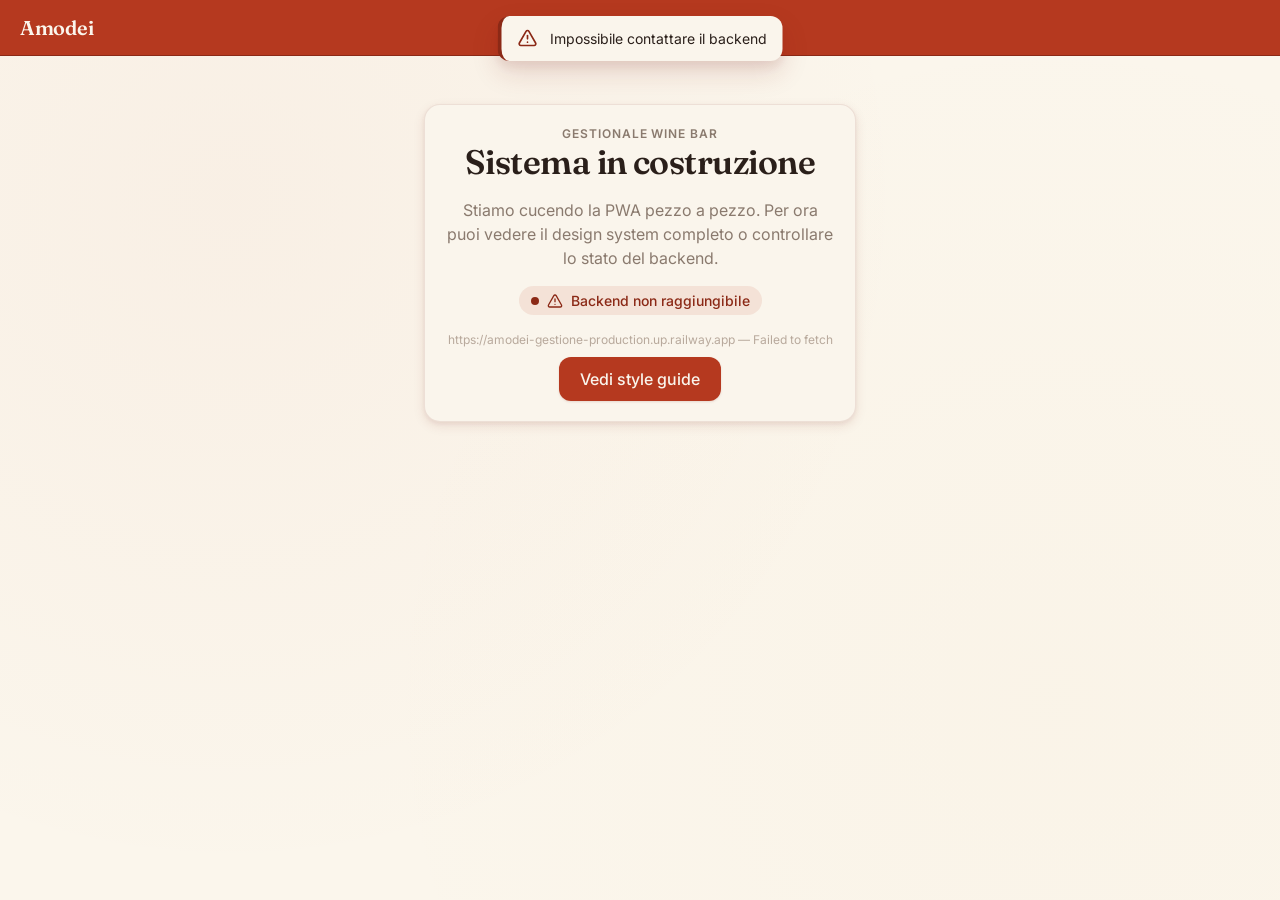
==== frontend/index.html @ 3b583411 "feat(frontend): full design system + style guide + restructured layout LAYOUT - index.html, manifest" ====
<!doctype html>
<html lang="it">
<head>
  <meta charset="utf-8" />
  <meta name="viewport" content="width=device-width, initial-scale=1, viewport-fit=cover, user-scalable=no" />
  <meta name="theme-color" content="#B5391F" />
  <meta name="color-scheme" content="light" />

  <!-- PWA / iOS -->
  <meta name="apple-mobile-web-app-capable" content="yes" />
  <meta name="apple-mobile-web-app-status-bar-style" content="black-translucent" />
  <meta name="apple-mobile-web-app-title" content="Amodei" />
  <meta name="format-detection" content="telephone=no" />

  <!--
    Backend URL configuration.
    - Local dev: leave content="" → frontend falls back to http://localhost:8000.
    - Production: set content to the Railway backend URL.
  -->
  <meta name="amodei-api-url" content="https://amodei-gestione-production.up.railway.app" />

  <title>Amodei — Gestionale Wine Bar</title>

  <link rel="manifest" href="./manifest.json" />
  <link rel="icon" type="image/png" sizes="192x192" href="./public/icons/icon-192.png" />
  <link rel="apple-touch-icon" href="./public/icons/icon-192.png" />

  <link rel="preconnect" href="https://fonts.googleapis.com" />
  <link rel="preconnect" href="https://fonts.gstatic.com" crossorigin />
  <link href="https://fonts.googleapis.com/css2?family=Fraunces:opsz,wght@9..144,400;9..144,500;9..144,600;9..144,700&family=Inter:wght@400;500;600;700&display=swap" rel="stylesheet" />

  <!-- Design system: tokens → base → layout → components -->
  <link rel="stylesheet" href="./src/css/tokens.css" />
  <link rel="stylesheet" href="./src/css/base.css" />
  <link rel="stylesheet" href="./src/css/layout.css" />
  <link rel="stylesheet" href="./src/css/components.css" />
</head>
<body>
  <div class="app-shell">
    <header class="header header--brand">
      <h1 class="header__title">Amodei</h1>
    </header>

    <main class="app-content app-content--no-nav">
      <section class="container container--narrow" style="padding-top: var(--space-48); padding-bottom: var(--space-48);">
        <div class="card card--elevated center-text stack-16">
          <p class="muted uppercase text-xs fw-600">Gestionale Wine Bar</p>
          <h2 class="font-display text-3xl" style="margin:0;">Sistema in costruzione</h2>
          <p class="muted">Stiamo cucendo la PWA pezzo a pezzo. Per ora puoi vedere il design system completo o controllare lo stato del backend.</p>
          <span id="status" class="pill" style="align-self: center;"></span>
          <p id="status-detail" class="text-xs softer font-mono" style="word-break: break-all;"></p>
          <div class="row" style="justify-content:center; margin-top: var(--space-8);">
            <a class="btn btn--primary" href="./src/style-guide.html">Vedi style guide</a>
          </div>
        </div>
      </section>
    </main>
  </div>

  <script type="module" src="./src/js/app.js"></script>
</body>
</html>
---- frontend/src/css/tokens.css ----
/* ============================================================
   Amodei Design System — Tokens
   Single source of truth for colors, type, spacing, motion.
   ============================================================ */

:root {
  /* ---------- Palette ---------- */
  --terracotta:        #B5391F;
  --terracotta-dark:   #8B2916;
  --terracotta-soft:   #D9785A;   /* derived: lighter terracotta for hover/tints */
  --cream-soft:        #FBF6EC;
  --off-white:         #FAF5EC;
  --ink:               #2A1F1A;
  --ink-muted:         #8A7A6E;
  --ink-soft:          #B8A99C;   /* derived: even lighter ink for placeholders/borders */
  --bottle-green:      #3D5A3D;
  --bottle-green-soft: #557555;   /* derived hover */
  --amber:             #D4A155;
  --amber-soft:        #E2B978;   /* derived hover */

  /* Wine-tinted borders/dividers (very subtle, on cream) */
  --border-soft:       rgba(120, 30, 20, 0.10);
  --border-strong:     rgba(120, 30, 20, 0.18);

  /* ---------- Semantic state colors ---------- */
  --color-success:     var(--bottle-green);
  --color-success-bg:  rgba(61, 90, 61, 0.10);
  --color-warning:     var(--amber);
  --color-warning-bg:  rgba(212, 161, 85, 0.16);
  --color-danger:      var(--terracotta-dark);
  --color-danger-bg:   rgba(181, 57, 31, 0.10);
  --color-info:        var(--ink);
  --color-info-bg:     rgba(42, 31, 26, 0.06);

  /* ---------- Spacing scale (px values, exposed as rem) ---------- */
  --space-4:   0.25rem;   /*  4px */
  --space-8:   0.5rem;    /*  8px */
  --space-12:  0.75rem;   /* 12px */
  --space-16:  1rem;      /* 16px */
  --space-20:  1.25rem;   /* 20px */
  --space-24:  1.5rem;    /* 24px */
  --space-32:  2rem;      /* 32px */
  --space-48:  3rem;      /* 48px */
  --space-64:  4rem;      /* 64px */

  /* ---------- Radius ---------- */
  --radius-sm:   8px;
  --radius-md:   12px;
  --radius-lg:   16px;
  --radius-xl:   20px;
  --radius-2xl:  24px;
  --radius-full: 999px;

  /* ---------- Shadows (warm wine tint, layered) ---------- */
  --shadow-sm:
    0 1px 2px rgba(120, 30, 20, 0.06),
    0 1px 3px rgba(120, 30, 20, 0.08);
  --shadow-md:
    0 2px 4px rgba(120, 30, 20, 0.06),
    0 4px 12px rgba(120, 30, 20, 0.10);
  --shadow-lg:
    0 6px 10px rgba(120, 30, 20, 0.08),
    0 12px 28px rgba(120, 30, 20, 0.14);
  --shadow-inset: inset 0 1px 2px rgba(120, 30, 20, 0.06);
  --shadow-focus: 0 0 0 3px rgba(181, 57, 31, 0.18);

  /* ---------- Typography ---------- */
  --font-display: 'Fraunces', 'Iowan Old Style', Georgia, serif;
  --font-body:    'Inter', system-ui, -apple-system, 'Segoe UI', Roboto, sans-serif;
  --font-mono:    ui-monospace, 'SF Mono', Menlo, Consolas, monospace;

  /* Responsive font sizes (clamp(min, preferred, max)) */
  --text-xs:   0.75rem;                                      /* 12 */
  --text-sm:   0.875rem;                                     /* 14 */
  --text-base: 1rem;                                         /* 16 */
  --text-lg:   clamp(1.0625rem, 0.3vw + 1rem,   1.125rem);   /* 17→18 */
  --text-xl:   clamp(1.125rem,  0.6vw + 1rem,   1.25rem);    /* 18→20 */
  --text-2xl:  clamp(1.375rem,  1vw   + 1.1rem, 1.625rem);   /* 22→26 */
  --text-3xl:  clamp(1.625rem,  2vw   + 1.2rem, 2.125rem);   /* 26→34 */
  --text-4xl:  clamp(2rem,      3vw   + 1.3rem, 2.75rem);    /* 32→44 */

  --line-height-tight: 1.15;
  --line-height-snug:  1.3;
  --line-height-normal:1.5;
  --line-height-relaxed:1.7;

  --letter-spacing-tight: -0.015em;
  --letter-spacing-wide:  0.08em;
  --letter-spacing-xwide: 0.14em;

  /* ---------- Transitions ---------- */
  --ease-standard: cubic-bezier(0.4, 0, 0.2, 1);
  --ease-emphasis: cubic-bezier(0.2, 0.8, 0.2, 1);
  --transition-fast: 150ms var(--ease-standard);
  --transition-base: 200ms var(--ease-standard);
  --transition-slow: 350ms var(--ease-emphasis);

  /* ---------- Z-index layers ---------- */
  --z-nav:      10;
  --z-header:   20;
  --z-modal:    100;
  --z-toast:    200;
}

/* Reduced motion: shave transitions to near-zero for accessibility */
@media (prefers-reduced-motion: reduce) {
  :root {
    --transition-fast: 0ms;
    --transition-base: 0ms;
    --transition-slow: 0ms;
  }
}
---- frontend/src/css/base.css ----
/* ============================================================
   Amodei — Base
   Modern CSS reset + body typography + subtle artisan texture.
   ============================================================ */

*,
*::before,
*::after {
  box-sizing: border-box;
}

* {
  margin: 0;
}

html {
  -webkit-text-size-adjust: 100%;
  text-size-adjust: 100%;
  scroll-behavior: smooth;
}

body {
  min-height: 100vh;
  min-height: 100svh;
  line-height: var(--line-height-normal);
  font-family: var(--font-body);
  font-size: var(--text-base);
  color: var(--ink);
  background-color: var(--cream-soft);

  /* Subtle organic warmth: two soft radial gradients, like aged paper */
  background-image:
    radial-gradient(circle at 18% 22%, rgba(181, 57, 31, 0.035) 0px, transparent 55%),
    radial-gradient(circle at 82% 78%, rgba(212, 161, 85, 0.028) 0px, transparent 55%);
  background-attachment: fixed;

  -webkit-font-smoothing: antialiased;
  -moz-osx-font-smoothing: grayscale;
  text-rendering: optimizeLegibility;
}

img,
picture,
video,
canvas,
svg {
  display: block;
  max-width: 100%;
}

input,
button,
textarea,
select {
  font: inherit;
  color: inherit;
}

button {
  background: none;
  border: none;
  cursor: pointer;
  padding: 0;
}

a {
  color: var(--terracotta);
  text-decoration: none;
  transition: color var(--transition-fast);
}
a:hover { color: var(--terracotta-dark); }
a:focus-visible {
  outline: none;
  box-shadow: var(--shadow-focus);
  border-radius: var(--radius-sm);
}

h1, h2, h3, h4, h5 {
  font-family: var(--font-display);
  font-weight: 600;
  line-height: var(--line-height-tight);
  letter-spacing: var(--letter-spacing-tight);
  color: var(--ink);
}
h1 { font-size: var(--text-4xl); }
h2 { font-size: var(--text-3xl); }
h3 { font-size: var(--text-2xl); }
h4 { font-size: var(--text-xl); }
h5 { font-size: var(--text-lg); }

p { color: var(--ink); }

ul, ol { padding: 0; list-style: none; }

hr {
  border: none;
  height: 1px;
  background: var(--border-soft);
  margin: var(--space-24) 0;
}

::selection {
  background: rgba(181, 57, 31, 0.22);
  color: var(--ink);
}

/* Accessibility: visible focus for keyboard users on all interactive elements */
:focus-visible {
  outline: none;
  box-shadow: var(--shadow-focus);
  border-radius: var(--radius-sm);
}

/* Hide native browser focus when using mouse (focus-visible covers keyboard) */
:focus:not(:focus-visible) {
  outline: none;
}
---- frontend/src/css/layout.css ----
/* ============================================================
   Amodei — Layout
   App shell, content area, container, gap/flex helpers.
   ============================================================ */

/* ---------- App Shell ---------- */

.app-shell {
  display: flex;
  flex-direction: column;
  min-height: 100vh;
  min-height: 100svh;
}

.app-content {
  flex: 1;
  overflow-y: auto;
  /* Leave room for the bottom nav (60px) + safe-area on iOS */
  padding-bottom: calc(72px + env(safe-area-inset-bottom, 0px));
}

.app-content--no-nav {
  padding-bottom: 0;
}

/* ---------- Container ---------- */

.container {
  width: 100%;
  max-width: 720px;
  margin-inline: auto;
  padding-inline: var(--space-16);
}

.container--narrow { max-width: 480px; }
.container--wide   { max-width: 1024px; }

@media (min-width: 768px) {
  .container { padding-inline: var(--space-24); }
}

/* ---------- Vertical stacks (gap between children) ---------- */

.stack-4  > * + * { margin-top: var(--space-4); }
.stack-8  > * + * { margin-top: var(--space-8); }
.stack-12 > * + * { margin-top: var(--space-12); }
.stack-16 > * + * { margin-top: var(--space-16); }
.stack-20 > * + * { margin-top: var(--space-20); }
.stack-24 > * + * { margin-top: var(--space-24); }
.stack-32 > * + * { margin-top: var(--space-32); }
.stack-48 > * + * { margin-top: var(--space-48); }

/* ---------- Horizontal rows ---------- */

.row {
  display: flex;
  align-items: center;
  gap: var(--space-12);
  flex-wrap: wrap;
}
.row--tight  { gap: var(--space-8); }
.row--loose  { gap: var(--space-20); }
.row--between { justify-content: space-between; }
.row--end     { justify-content: flex-end; }
.row--top     { align-items: flex-start; }
.row--nowrap  { flex-wrap: nowrap; }

/* ---------- Centering helpers ---------- */

.center {
  display: grid;
  place-items: center;
}

.center-text { text-align: center; }

/* ---------- Grids ---------- */

.grid-2 {
  display: grid;
  grid-template-columns: 1fr;
  gap: var(--space-16);
}
@media (min-width: 540px) {
  .grid-2 { grid-template-columns: repeat(2, minmax(0, 1fr)); }
}

.grid-3 {
  display: grid;
  grid-template-columns: 1fr;
  gap: var(--space-16);
}
@media (min-width: 540px) {
  .grid-3 { grid-template-columns: repeat(2, minmax(0, 1fr)); }
}
@media (min-width: 760px) {
  .grid-3 { grid-template-columns: repeat(3, minmax(0, 1fr)); }
}

.grid-auto {
  display: grid;
  grid-template-columns: repeat(auto-fill, minmax(150px, 1fr));
  gap: var(--space-12);
}

/* ---------- Misc utilities ---------- */

.muted   { color: var(--ink-muted); }
.softer  { color: var(--ink-soft); }
.uppercase { text-transform: uppercase; letter-spacing: var(--letter-spacing-wide); }
.font-display { font-family: var(--font-display); }
.font-body    { font-family: var(--font-body); }

.text-xs  { font-size: var(--text-xs); }
.text-sm  { font-size: var(--text-sm); }
.text-base{ font-size: var(--text-base); }
.text-lg  { font-size: var(--text-lg); }
.text-xl  { font-size: var(--text-xl); }
.text-2xl { font-size: var(--text-2xl); }
.text-3xl { font-size: var(--text-3xl); }
.text-4xl { font-size: var(--text-4xl); }

.fw-500 { font-weight: 500; }
.fw-600 { font-weight: 600; }
.fw-700 { font-weight: 700; }

.hidden   { display: none !important; }
.visually-hidden {
  position: absolute;
  width: 1px;
  height: 1px;
  padding: 0;
  margin: -1px;
  overflow: hidden;
  clip: rect(0, 0, 0, 0);
  white-space: nowrap;
  border: 0;
}

.flex-1 { flex: 1; }
.full-width { width: 100%; }

/* Safe-area helpers for notches (iOS) */
.safe-top    { padding-top:    env(safe-area-inset-top, 0px); }
.safe-bottom { padding-bottom: env(safe-area-inset-bottom, 0px); }
---- frontend/src/css/components.css ----
/* ============================================================
   Amodei — Components
   Reusable UI primitives, BEM-ish naming.
   ============================================================ */

/* ============================================================
   BUTTONS
   ============================================================ */

.btn {
  display: inline-flex;
  align-items: center;
  justify-content: center;
  gap: var(--space-8);
  min-height: 44px;
  padding: var(--space-12) var(--space-20);
  border-radius: var(--radius-md);
  font-family: var(--font-body);
  font-size: var(--text-base);
  font-weight: 500;
  line-height: 1;
  text-decoration: none;
  cursor: pointer;
  user-select: none;
  border: 1px solid transparent;
  transition:
    background-color var(--transition-fast),
    border-color var(--transition-fast),
    color var(--transition-fast),
    transform var(--transition-fast),
    box-shadow var(--transition-fast);
  white-space: nowrap;
}

.btn:active:not(:disabled) {
  transform: translateY(1px);
}

.btn:disabled,
.btn[aria-disabled="true"] {
  opacity: 0.5;
  cursor: not-allowed;
  pointer-events: none;
}

.btn svg {
  width: 1.125em;
  height: 1.125em;
  flex-shrink: 0;
}

/* --- Primary: filled terracotta --- */
.btn--primary {
  background: var(--terracotta);
  color: var(--off-white);
  box-shadow: var(--shadow-sm);
}
.btn--primary:hover:not(:disabled) {
  background: var(--terracotta-dark);
  box-shadow: var(--shadow-md);
}

/* --- Secondary: outline terracotta --- */
.btn--secondary {
  background: transparent;
  color: var(--terracotta);
  border-color: var(--terracotta);
}
.btn--secondary:hover:not(:disabled) {
  background: rgba(181, 57, 31, 0.06);
  border-color: var(--terracotta-dark);
  color: var(--terracotta-dark);
}

/* --- Ghost: bare text-only --- */
.btn--ghost {
  background: transparent;
  color: var(--terracotta);
}
.btn--ghost:hover:not(:disabled) {
  background: rgba(181, 57, 31, 0.08);
}

/* --- Danger: filled dark terracotta --- */
.btn--danger {
  background: var(--terracotta-dark);
  color: var(--off-white);
  box-shadow: var(--shadow-sm);
}
.btn--danger:hover:not(:disabled) {
  background: #6E1F11; /* a notch darker than --terracotta-dark */
  box-shadow: var(--shadow-md);
}

/* --- Size variants --- */
.btn--sm {
  min-height: 36px;
  padding: var(--space-8) var(--space-16);
  font-size: var(--text-sm);
}
.btn--lg {
  min-height: 52px;
  padding: var(--space-16) var(--space-24);
  font-size: var(--text-lg);
}

/* --- Icon-only button (square) --- */
.btn--icon {
  padding: var(--space-12);
  min-height: 44px;
  width: 44px;
}
.btn--icon.btn--sm { min-height: 36px; width: 36px; padding: var(--space-8); }


/* ============================================================
   CARDS
   ============================================================ */

.card {
  background: var(--off-white);
  border: 1px solid var(--border-soft);
  border-radius: var(--radius-lg);
  padding: var(--space-20);
  box-shadow: var(--shadow-sm);
  transition: box-shadow var(--transition-base), transform var(--transition-base);
}

.card--elevated {
  box-shadow: var(--shadow-md);
}
.card--elevated:hover {
  box-shadow: var(--shadow-lg);
  transform: translateY(-1px);
}

.card--inset {
  background: var(--cream-soft);
  box-shadow: var(--shadow-inset);
  border-color: var(--border-soft);
}

.card__title {
  font-family: var(--font-display);
  font-size: var(--text-xl);
  font-weight: 600;
  margin-bottom: var(--space-12);
  color: var(--ink);
}

.card__meta {
  font-size: var(--text-sm);
  color: var(--ink-muted);
  letter-spacing: var(--letter-spacing-wide);
  text-transform: uppercase;
}


/* ============================================================
   FORM CONTROLS
   ============================================================ */

.label {
  display: block;
  font-size: var(--text-sm);
  font-weight: 500;
  color: var(--ink);
  margin-bottom: var(--space-8);
  letter-spacing: 0;
}

.label--required::after {
  content: ' *';
  color: var(--terracotta);
}

.input,
.select,
.textarea {
  display: block;
  width: 100%;
  min-height: 44px;
  padding: var(--space-12) var(--space-16);
  background: var(--off-white);
  color: var(--ink);
  border: 1px solid var(--border-strong);
  border-radius: var(--radius-md);
  font-family: var(--font-body);
  font-size: var(--text-base);
  transition:
    border-color var(--transition-fast),
    box-shadow var(--transition-fast),
    background-color var(--transition-fast);
}
.input::placeholder,
.textarea::placeholder { color: var(--ink-soft); }

.input:hover:not(:disabled),
.select:hover:not(:disabled),
.textarea:hover:not(:disabled) {
  border-color: var(--ink-muted);
}

.input:focus,
.select:focus,
.textarea:focus {
  outline: none;
  border-color: var(--terracotta);
  box-shadow: var(--shadow-focus);
}

.input:disabled,
.select:disabled,
.textarea:disabled {
  opacity: 0.6;
  cursor: not-allowed;
  background: var(--cream-soft);
}

.input--error,
.select--error,
.textarea--error {
  border-color: var(--terracotta-dark);
}
.input--error:focus,
.select--error:focus,
.textarea--error:focus {
  box-shadow: 0 0 0 3px rgba(139, 41, 22, 0.20);
}

.textarea {
  min-height: 96px;
  resize: vertical;
  line-height: var(--line-height-normal);
}

.input-group {
  position: relative;
  display: flex;
  align-items: center;
}
.input-group__icon {
  position: absolute;
  left: var(--space-12);
  color: var(--ink-muted);
  pointer-events: none;
  display: flex;
}
.input-group__icon + .input { padding-left: 44px; }

.form-row {
  display: flex;
  flex-direction: column;
  gap: var(--space-4);
}

.form-help {
  font-size: var(--text-xs);
  color: var(--ink-muted);
  margin-top: var(--space-4);
}
.form-help--error { color: var(--terracotta-dark); }


/* ============================================================
   BADGES & PILLS
   ============================================================ */

.badge {
  display: inline-flex;
  align-items: center;
  gap: var(--space-4);
  padding: 2px var(--space-8);
  font-size: var(--text-xs);
  font-weight: 600;
  letter-spacing: var(--letter-spacing-wide);
  text-transform: uppercase;
  border-radius: var(--radius-sm);
  background: var(--color-info-bg);
  color: var(--ink);
  white-space: nowrap;
}

.badge--success {
  background: var(--color-success-bg);
  color: var(--bottle-green);
}
.badge--warn {
  background: var(--color-warning-bg);
  color: #8B6A2E; /* darker amber for readable contrast */
}
.badge--danger {
  background: var(--color-danger-bg);
  color: var(--terracotta-dark);
}

.pill {
  display: inline-flex;
  align-items: center;
  gap: var(--space-8);
  padding: var(--space-4) var(--space-12);
  font-size: var(--text-sm);
  font-weight: 500;
  border-radius: var(--radius-full);
  background: var(--color-info-bg);
  color: var(--ink);
}
.pill::before {
  content: '';
  width: 8px;
  height: 8px;
  border-radius: 50%;
  background: currentColor;
  flex-shrink: 0;
}
.pill--success { background: var(--color-success-bg); color: var(--bottle-green); }
.pill--warn    { background: var(--color-warning-bg); color: #8B6A2E; }
.pill--danger  { background: var(--color-danger-bg); color: var(--terracotta-dark); }


/* ============================================================
   ALERTS
   ============================================================ */

.alert {
  display: flex;
  gap: var(--space-12);
  padding: var(--space-16);
  border-radius: var(--radius-lg);
  background: var(--color-info-bg);
  border-left: 4px solid var(--ink);
  color: var(--ink);
}
.alert__icon {
  flex-shrink: 0;
  display: flex;
  align-items: flex-start;
  color: var(--ink);
}
.alert__body  { flex: 1; }
.alert__title {
  font-weight: 600;
  margin-bottom: var(--space-4);
}
.alert__text  { font-size: var(--text-sm); color: var(--ink); }

.alert--urgent {
  background: var(--color-danger-bg);
  border-left-color: var(--terracotta-dark);
  color: var(--terracotta-dark);
}
.alert--urgent .alert__icon { color: var(--terracotta-dark); }
.alert--urgent .alert__text { color: var(--terracotta-dark); }

.alert--warn {
  background: var(--color-warning-bg);
  border-left-color: var(--amber);
  color: #8B6A2E;
}
.alert--warn .alert__icon { color: #8B6A2E; }
.alert--warn .alert__text { color: #8B6A2E; }

.alert--info {
  background: var(--color-info-bg);
  border-left-color: var(--ink);
}


/* ============================================================
   HEADERS
   ============================================================ */

.header {
  display: flex;
  align-items: center;
  gap: var(--space-12);
  padding: var(--space-16) var(--space-20);
  padding-top: calc(var(--space-16) + env(safe-area-inset-top, 0px));
  background: var(--off-white);
  border-bottom: 1px solid var(--border-soft);
  z-index: var(--z-header);
}

.header__title {
  flex: 1;
  font-family: var(--font-display);
  font-size: var(--text-xl);
  font-weight: 600;
  color: var(--ink);
  margin: 0;
}

.header__actions {
  display: flex;
  align-items: center;
  gap: var(--space-8);
}

/* Brand header (e.g. for login or hero pages) */
.header--brand {
  background: var(--terracotta);
  border-bottom-color: var(--terracotta-dark);
  color: var(--cream-soft);
}
.header--brand .header__title { color: var(--cream-soft); }
.header--brand .btn--ghost    { color: var(--cream-soft); }
.header--brand .btn--ghost:hover:not(:disabled) { background: rgba(255,255,255,0.10); }


/* ============================================================
   BOTTOM NAV
   ============================================================ */

.nav-bar {
  position: fixed;
  bottom: 0;
  left: 0;
  right: 0;
  z-index: var(--z-nav);
  display: flex;
  background: var(--off-white);
  border-top: 1px solid var(--border-soft);
  padding-bottom: env(safe-area-inset-bottom, 0px);
  box-shadow: 0 -2px 12px rgba(120, 30, 20, 0.06);
}

.nav-item {
  flex: 1;
  display: flex;
  flex-direction: column;
  align-items: center;
  justify-content: center;
  gap: var(--space-4);
  padding: var(--space-12) var(--space-8);
  color: var(--ink-muted);
  font-size: var(--text-xs);
  font-weight: 500;
  text-decoration: none;
  cursor: pointer;
  transition: color var(--transition-fast), background-color var(--transition-fast);
}

.nav-item:hover { background: rgba(181, 57, 31, 0.04); }

.nav-item svg {
  width: 24px;
  height: 24px;
  stroke-width: 2;
}

.nav-item--active {
  color: var(--terracotta);
}
.nav-item--active svg { stroke-width: 2.25; }


/* ============================================================
   MODAL
   ============================================================ */

.modal-backdrop {
  position: fixed;
  inset: 0;
  background: rgba(42, 31, 26, 0.50);
  z-index: var(--z-modal);
  display: grid;
  place-items: center;
  padding: var(--space-16);
  animation: amodei-fade-in var(--transition-base);
}

.modal {
  background: var(--off-white);
  border-radius: var(--radius-xl);
  box-shadow: var(--shadow-lg);
  max-width: 480px;
  width: 100%;
  max-height: 85vh;
  display: flex;
  flex-direction: column;
  overflow: hidden;
  animation: amodei-modal-pop var(--transition-slow);
}

.modal__header {
  display: flex;
  align-items: center;
  gap: var(--space-12);
  padding: var(--space-20) var(--space-24);
  border-bottom: 1px solid var(--border-soft);
}

.modal__title {
  flex: 1;
  font-family: var(--font-display);
  font-size: var(--text-xl);
  font-weight: 600;
  color: var(--ink);
  margin: 0;
}

.modal__close {
  display: grid;
  place-items: center;
  width: 36px;
  height: 36px;
  border-radius: var(--radius-full);
  color: var(--ink-muted);
  transition: background var(--transition-fast), color var(--transition-fast);
}
.modal__close:hover { background: var(--color-info-bg); color: var(--ink); }

.modal__body {
  padding: var(--space-20) var(--space-24);
  overflow-y: auto;
  flex: 1;
}

.modal__actions {
  display: flex;
  gap: var(--space-12);
  padding: var(--space-16) var(--space-24);
  border-top: 1px solid var(--border-soft);
  background: var(--cream-soft);
  justify-content: flex-end;
}


/* ============================================================
   TOAST
   ============================================================ */

.toast-host {
  position: fixed;
  top: calc(var(--space-16) + env(safe-area-inset-top, 0px));
  left: 50%;
  transform: translateX(-50%);
  z-index: var(--z-toast);
  display: flex;
  flex-direction: column;
  gap: var(--space-8);
  pointer-events: none;
  max-width: calc(100vw - var(--space-32));
}

.toast {
  display: flex;
  align-items: flex-start;
  gap: var(--space-12);
  padding: var(--space-12) var(--space-16);
  background: var(--off-white);
  border-radius: var(--radius-md);
  box-shadow: var(--shadow-lg);
  border-left: 4px solid var(--ink);
  min-width: 280px;
  max-width: 420px;
  pointer-events: auto;
  animation: amodei-toast-slide-in var(--transition-slow);
}
.toast--leaving { animation: amodei-toast-slide-out var(--transition-base) forwards; }

.toast__icon { flex-shrink: 0; display: flex; color: var(--ink); }
.toast__body { flex: 1; font-size: var(--text-sm); color: var(--ink); }

.toast--success { border-left-color: var(--bottle-green); }
.toast--success .toast__icon { color: var(--bottle-green); }
.toast--warn    { border-left-color: var(--amber); }
.toast--warn .toast__icon    { color: #8B6A2E; }
.toast--danger  { border-left-color: var(--terracotta-dark); }
.toast--danger .toast__icon  { color: var(--terracotta-dark); }


/* ============================================================
   SKELETON
   ============================================================ */

.skeleton {
  display: block;
  background: linear-gradient(
    90deg,
    rgba(120, 30, 20, 0.06) 0%,
    rgba(120, 30, 20, 0.10) 50%,
    rgba(120, 30, 20, 0.06) 100%
  );
  background-size: 200% 100%;
  border-radius: var(--radius-sm);
  animation: amodei-skeleton-shimmer 1.4s infinite linear;
}

.skeleton--line   { height: 1em; width: 100%; }
.skeleton--title  { height: 1.5em; width: 60%; }
.skeleton--block  { height: 4rem; width: 100%; border-radius: var(--radius-md); }
.skeleton--avatar { height: 40px; width: 40px; border-radius: 50%; }

.skeleton-card {
  background: var(--off-white);
  border: 1px solid var(--border-soft);
  border-radius: var(--radius-lg);
  padding: var(--space-20);
}


/* ============================================================
   ANIMATIONS
   ============================================================ */

@keyframes amodei-fade-in {
  from { opacity: 0; }
  to   { opacity: 1; }
}

@keyframes amodei-modal-pop {
  from { opacity: 0; transform: translateY(8px) scale(0.98); }
  to   { opacity: 1; transform: translateY(0)   scale(1); }
}

@keyframes amodei-toast-slide-in {
  from { opacity: 0; transform: translateY(-16px); }
  to   { opacity: 1; transform: translateY(0); }
}

@keyframes amodei-toast-slide-out {
  to { opacity: 0; transform: translateY(-16px); }
}

@keyframes amodei-skeleton-shimmer {
  from { background-position: 200% 0; }
  to   { background-position: -200% 0; }
}
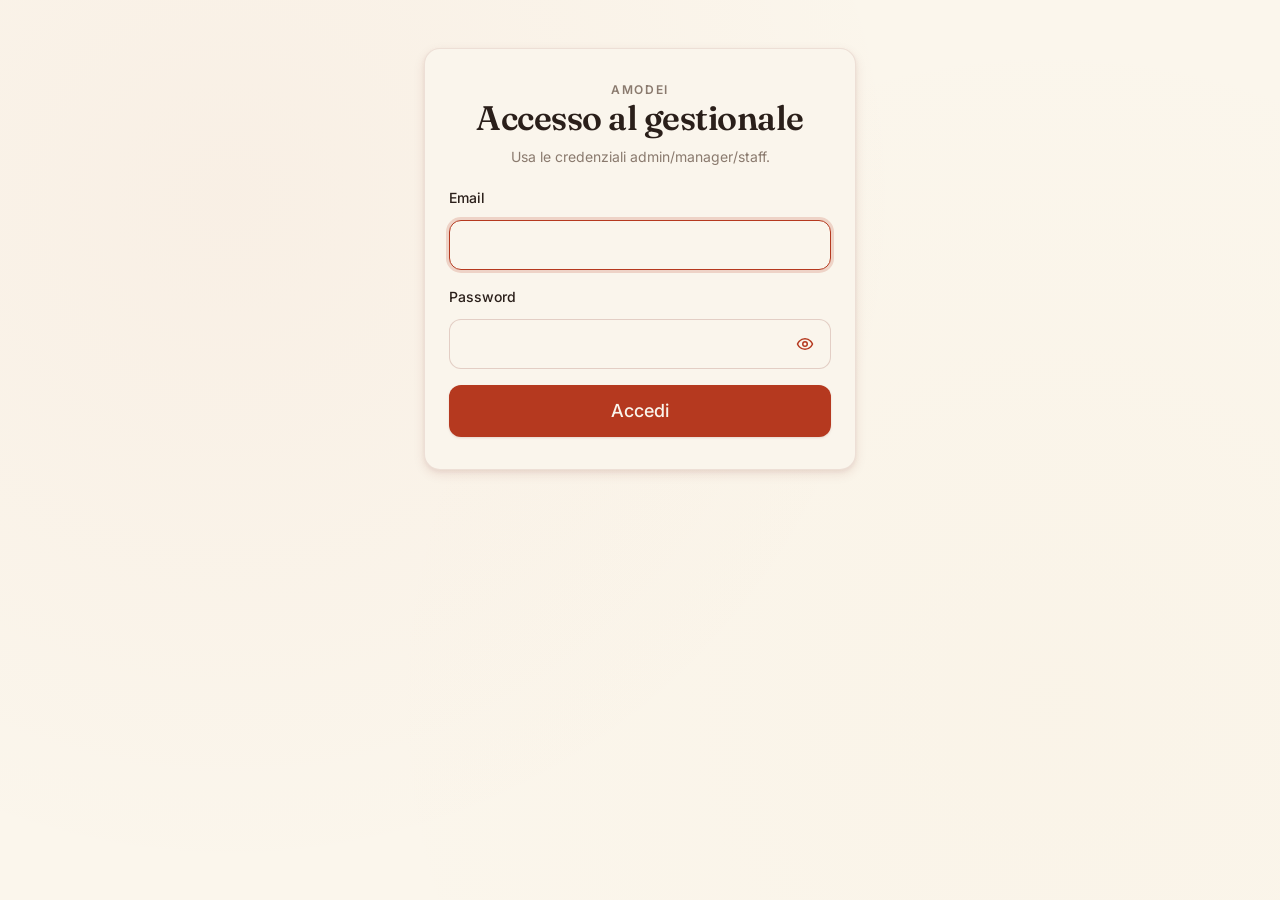
==== commit 60ef8e17: "feat(frontend): SPA shell + login + magazzino pages + fornitori BACKEND - products: ProductOutWithSt" ====
--- a/frontend/index.html
+++ b/frontend/index.html
@@ -37,24 +37,20 @@
 </head>
 <body>
   <div class="app-shell">
-    <header class="header header--brand">
+    <!-- Header is populated dynamically by app-shell.js::setHeader() -->
+    <header class="header header--brand" id="app-header">
       <h1 class="header__title">Amodei</h1>
     </header>
 
-    <main class="app-content app-content--no-nav">
-      <section class="container container--narrow" style="padding-top: var(--space-48); padding-bottom: var(--space-48);">
-        <div class="card card--elevated center-text stack-16">
-          <p class="muted uppercase text-xs fw-600">Gestionale Wine Bar</p>
-          <h2 class="font-display text-3xl" style="margin:0;">Sistema in costruzione</h2>
-          <p class="muted">Stiamo cucendo la PWA pezzo a pezzo. Per ora puoi vedere il design system completo o controllare lo stato del backend.</p>
-          <span id="status" class="pill" style="align-self: center;"></span>
-          <p id="status-detail" class="text-xs softer font-mono" style="word-break: break-all;"></p>
-          <div class="row" style="justify-content:center; margin-top: var(--space-8);">
-            <a class="btn btn--primary" href="./src/style-guide.html">Vedi style guide</a>
-          </div>
-        </div>
-      </section>
+    <!-- Single mount point for every routed page -->
+    <main class="app-content" id="app">
+      <div class="center" style="min-height: 50vh;">
+        <p class="muted">Caricamento…</p>
+      </div>
     </main>
+
+    <!-- Bottom nav populated by app-shell.js::renderNav() -->
+    <nav class="nav-bar" id="app-nav"></nav>
   </div>
 
   <script type="module" src="./src/js/app.js"></script>
